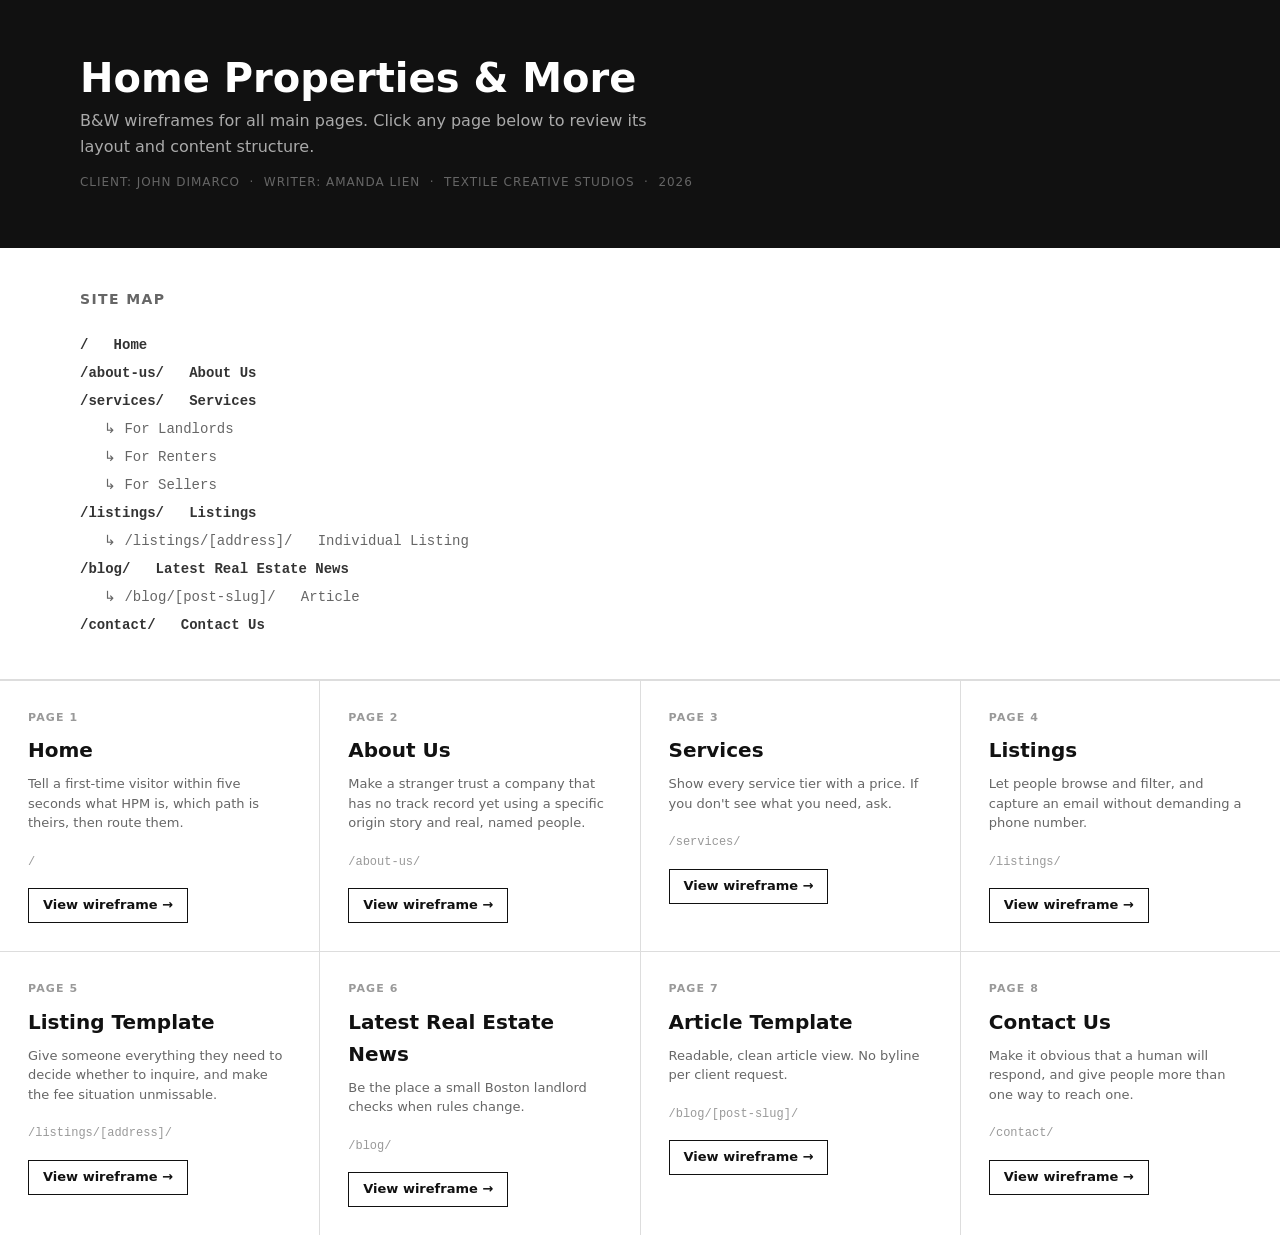
==== index.html @ 3904a10d "Initial wireframes — Home Properties & More (8 pages)" ====
<!DOCTYPE html>
<html lang="en">
<head>
  <meta charset="UTF-8">
  <meta name="viewport" content="width=device-width, initial-scale=1.0">
  <meta name="robots" content="noindex, nofollow">
  <title>HPM — Wireframe Index</title>
  <link rel="stylesheet" href="style.css">
  <style>
    .hub-header { background: var(--black); color: var(--white); padding: 56px 32px; }
    .hub-header h1 { color: var(--white); font-size: clamp(24px, 4vw, 40px); margin-bottom: 8px; }
    .hub-header p { color: #aaa; max-width: 600px; }
    .hub-meta { font-size: 12px; color: #666; margin-top: 12px; text-transform: uppercase; letter-spacing: .08em; }
    .pages-grid { display: grid; grid-template-columns: repeat(auto-fill, minmax(280px, 1fr)); gap: 1px; background: var(--rule); }
    .page-card { background: var(--white); padding: 28px; }
    .page-card:hover { background: #fafafa; }
    .page-num { font-size: 11px; font-weight: 700; color: var(--light); text-transform: uppercase; letter-spacing: .1em; margin-bottom: 8px; display: block; }
    .page-name { font-size: 20px; font-weight: 700; margin-bottom: 8px; text-decoration: none; color: var(--black); display: block; }
    .page-name:hover { text-decoration: underline; }
    .page-goal { font-size: 13px; color: var(--mid); line-height: 1.5; }
    .page-slug { font-size: 12px; color: var(--light); margin-top: 10px; font-family: monospace; }
    .page-link { display: inline-block; margin-top: 16px; font-size: 13px; font-weight: 600; border: 1.5px solid var(--black); padding: 6px 14px; text-decoration: none; color: var(--black); }
    .page-link:hover { background: var(--black); color: var(--white); }
    .sitemap { padding: 40px 32px; border-bottom: 1px solid var(--rule); }
    .sitemap-inner { max-width: 1120px; margin: 0 auto; }
    .sitemap h2 { font-size: 14px; text-transform: uppercase; letter-spacing: .1em; color: var(--mid); margin-bottom: 20px; }
    .sitemap-tree { font-size: 14px; font-family: monospace; color: var(--dark); line-height: 2; }
    .sitemap-tree .level-1 { font-weight: 700; }
    .sitemap-tree .level-2 { padding-left: 24px; color: var(--mid); }
  </style>
</head>
<body>

<div class="hub-header">
  <div style="max-width:1120px; margin:0 auto;">
    <h1>Home Properties &amp; More</h1>
    <p>B&amp;W wireframes for all main pages. Click any page below to review its layout and content structure.</p>
    <div class="hub-meta">Client: John DiMarco &nbsp;·&nbsp; Writer: Amanda Lien &nbsp;·&nbsp; Textile Creative Studios &nbsp;·&nbsp; 2026</div>
  </div>
</div>

<div class="sitemap">
  <div class="sitemap-inner">
    <h2>Site Map</h2>
    <div class="sitemap-tree">
      <div class="level-1">/ &nbsp; Home</div>
      <div class="level-1">/about-us/ &nbsp; About Us</div>
      <div class="level-1">/services/ &nbsp; Services</div>
      <div class="level-2">↳ For Landlords</div>
      <div class="level-2">↳ For Renters</div>
      <div class="level-2">↳ For Sellers</div>
      <div class="level-1">/listings/ &nbsp; Listings</div>
      <div class="level-2">↳ /listings/[address]/ &nbsp; Individual Listing</div>
      <div class="level-1">/blog/ &nbsp; Latest Real Estate News</div>
      <div class="level-2">↳ /blog/[post-slug]/ &nbsp; Article</div>
      <div class="level-1">/contact/ &nbsp; Contact Us</div>
    </div>
  </div>
</div>

<div style="background: var(--rule); height: 1px;"></div>

<div class="pages-grid">

  <div class="page-card">
    <span class="page-num">Page 1</span>
    <a class="page-name" href="home.html">Home</a>
    <p class="page-goal">Tell a first-time visitor within five seconds what HPM is, which path is theirs, then route them.</p>
    <span class="page-slug">/</span>
    <br><a class="page-link" href="home.html">View wireframe →</a>
  </div>

  <div class="page-card">
    <span class="page-num">Page 2</span>
    <a class="page-name" href="about.html">About Us</a>
    <p class="page-goal">Make a stranger trust a company that has no track record yet using a specific origin story and real, named people.</p>
    <span class="page-slug">/about-us/</span>
    <br><a class="page-link" href="about.html">View wireframe →</a>
  </div>

  <div class="page-card">
    <span class="page-num">Page 3</span>
    <a class="page-name" href="services.html">Services</a>
    <p class="page-goal">Show every service tier with a price. If you don't see what you need, ask.</p>
    <span class="page-slug">/services/</span>
    <br><a class="page-link" href="services.html">View wireframe →</a>
  </div>

  <div class="page-card">
    <span class="page-num">Page 4</span>
    <a class="page-name" href="listings.html">Listings</a>
    <p class="page-goal">Let people browse and filter, and capture an email without demanding a phone number.</p>
    <span class="page-slug">/listings/</span>
    <br><a class="page-link" href="listings.html">View wireframe →</a>
  </div>

  <div class="page-card">
    <span class="page-num">Page 5</span>
    <a class="page-name" href="listing-detail.html">Listing Template</a>
    <p class="page-goal">Give someone everything they need to decide whether to inquire, and make the fee situation unmissable.</p>
    <span class="page-slug">/listings/[address]/</span>
    <br><a class="page-link" href="listing-detail.html">View wireframe →</a>
  </div>

  <div class="page-card">
    <span class="page-num">Page 6</span>
    <a class="page-name" href="news.html">Latest Real Estate News</a>
    <p class="page-goal">Be the place a small Boston landlord checks when rules change.</p>
    <span class="page-slug">/blog/</span>
    <br><a class="page-link" href="news.html">View wireframe →</a>
  </div>

  <div class="page-card">
    <span class="page-num">Page 7</span>
    <a class="page-name" href="post.html">Article Template</a>
    <p class="page-goal">Readable, clean article view. No byline per client request.</p>
    <span class="page-slug">/blog/[post-slug]/</span>
    <br><a class="page-link" href="post.html">View wireframe →</a>
  </div>

  <div class="page-card">
    <span class="page-num">Page 8</span>
    <a class="page-name" href="contact.html">Contact Us</a>
    <p class="page-goal">Make it obvious that a human will respond, and give people more than one way to reach one.</p>
    <span class="page-slug">/contact/</span>
    <br><a class="page-link" href="contact.html">View wireframe →</a>
  </div>

</div>

</body>
</html>
---- style.css ----
/* =====================================================
   Home Properties & More — Wireframe Design System
   B&W only. No decoration.
   ===================================================== */

*, *::before, *::after { box-sizing: border-box; margin: 0; padding: 0; }

:root {
  --black: #111;
  --dark: #333;
  --mid: #666;
  --light: #999;
  --border: #bbb;
  --rule: #ddd;
  --bg-section: #f7f7f7;
  --bg-hero: #efefef;
  --white: #fff;
}

html { scroll-behavior: smooth; }

body {
  font-family: -apple-system, BlinkMacSystemFont, "Segoe UI", system-ui, sans-serif;
  font-size: 16px;
  line-height: 1.6;
  color: var(--black);
  background: var(--white);
}

a { color: inherit; text-decoration: underline; }
a:hover { opacity: .7; }

h1 { font-size: clamp(28px, 5vw, 52px); line-height: 1.1; font-weight: 800; margin-bottom: 20px; }
h2 { font-size: clamp(22px, 3vw, 32px); font-weight: 700; margin-bottom: 14px; }
h3 { font-size: 20px; font-weight: 600; margin-bottom: 10px; }
h4 { font-size: 16px; font-weight: 600; margin-bottom: 8px; }
h5 { font-size: 14px; font-weight: 600; margin-bottom: 6px; text-transform: uppercase; letter-spacing: .05em; }

p { margin-bottom: 14px; color: var(--dark); max-width: 680px; }
p:last-child { margin-bottom: 0; }

ul { margin: 0 0 14px 20px; color: var(--dark); }
li { margin-bottom: 6px; }

hr { border: none; border-top: 1px solid var(--rule); margin: 32px 0; }

/* ── Page Banner ─────────────────────────────────── */
.wf-banner {
  background: var(--black);
  color: var(--white);
  padding: 6px 24px;
  display: flex;
  align-items: center;
  justify-content: space-between;
  font-size: 12px;
  letter-spacing: .08em;
  text-transform: uppercase;
}

.wf-banner strong { font-weight: 700; }

.wf-banner nav a {
  color: #aaa;
  text-decoration: none;
  margin-left: 16px;
  font-size: 11px;
}
.wf-banner nav a:hover { color: var(--white); }
.wf-banner nav a.current { color: var(--white); text-decoration: underline; }

/* ── Site Nav ────────────────────────────────────── */
.site-nav {
  display: flex;
  align-items: center;
  justify-content: space-between;
  padding: 16px 32px;
  border-bottom: 2px solid var(--black);
  background: var(--white);
  position: sticky;
  top: 0;
  z-index: 50;
}

.nav-logo {
  font-weight: 800;
  font-size: 15px;
  letter-spacing: -.01em;
  text-decoration: none;
  border: 2px solid var(--black);
  padding: 5px 14px;
  text-transform: uppercase;
}

.nav-links { display: flex; gap: 28px; align-items: center; }
.nav-links a {
  font-size: 14px;
  text-decoration: none;
  color: var(--dark);
  font-weight: 500;
  padding-bottom: 2px;
  border-bottom: 2px solid transparent;
}
.nav-links a:hover,
.nav-links a.active { border-bottom-color: var(--black); color: var(--black); }

.nav-cta {
  font-size: 13px;
  font-weight: 600;
  text-decoration: none;
  border: 2px solid var(--black);
  padding: 7px 16px;
  background: var(--black);
  color: var(--white);
}

/* ── Buttons ─────────────────────────────────────── */
.btn, button {
  display: inline-block;
  border: 2px solid var(--black);
  padding: 11px 28px;
  font-size: 15px;
  font-weight: 600;
  text-decoration: none;
  color: var(--black);
  background: var(--white);
  cursor: pointer;
  line-height: 1;
  white-space: nowrap;
}
.btn-filled, .btn.primary {
  background: var(--black);
  color: var(--white);
}
.btn-sm { padding: 7px 18px; font-size: 13px; }
.btn + .btn { margin-left: 12px; }
.btn-group { display: flex; flex-wrap: wrap; gap: 12px; margin-top: 24px; }

/* ── Layout ──────────────────────────────────────── */
.container { max-width: 1120px; margin: 0 auto; padding: 0 32px; }
.container-narrow { max-width: 780px; margin: 0 auto; padding: 0 32px; }

.section { padding: 72px 32px; border-bottom: 1px solid var(--rule); }
.section-alt { background: var(--bg-section); }
.section-hero { background: var(--bg-hero); border-bottom: 2px solid var(--black); padding: 80px 32px; }

.section-inner { max-width: 1120px; margin: 0 auto; }
.section-inner-narrow { max-width: 780px; margin: 0 auto; }

.section-label {
  display: block;
  font-size: 11px;
  font-weight: 700;
  letter-spacing: .12em;
  text-transform: uppercase;
  color: var(--light);
  margin-bottom: 16px;
}

/* ── Grid ────────────────────────────────────────── */
.grid-3 { display: grid; grid-template-columns: repeat(3, 1fr); gap: 28px; }
.grid-2 { display: grid; grid-template-columns: repeat(2, 1fr); gap: 28px; }
.grid-4 { display: grid; grid-template-columns: repeat(4, 1fr); gap: 20px; }

@media (max-width: 900px) {
  .grid-3 { grid-template-columns: repeat(2, 1fr); }
  .grid-4 { grid-template-columns: repeat(2, 1fr); }
}
@media (max-width: 600px) {
  .grid-3, .grid-2, .grid-4 { grid-template-columns: 1fr; }
  .section, .section-hero { padding: 48px 20px; }
  .container, .container-narrow { padding: 0 20px; }
  .site-nav { padding: 14px 20px; }
  .nav-links { gap: 16px; }
}

/* ── Cards ───────────────────────────────────────── */
.card {
  border: 1px solid var(--border);
  padding: 24px;
}
.card-bordered { border: 2px solid var(--black); padding: 24px; }
.card h3 { margin-bottom: 8px; }
.card p { font-size: 14px; }

/* ── Image Placeholder ───────────────────────────── */
.img-placeholder {
  background: var(--rule);
  border: 1px solid var(--border);
  display: flex;
  align-items: center;
  justify-content: center;
  color: var(--mid);
  font-size: 12px;
  font-style: italic;
  letter-spacing: .03em;
  width: 100%;
}
.img-placeholder-sm { height: 120px; }
.img-placeholder-md { height: 200px; }
.img-placeholder-lg { height: 280px; }
.img-placeholder-xl { height: 400px; }

/* ── Form ────────────────────────────────────────── */
.form-field { margin-bottom: 18px; }
.form-label {
  display: block;
  font-size: 13px;
  font-weight: 600;
  margin-bottom: 6px;
  color: var(--dark);
}
.form-label .optional {
  font-weight: 400;
  color: var(--light);
  font-size: 11px;
  margin-left: 6px;
}
.form-input, .form-select, .form-textarea {
  display: block;
  width: 100%;
  border: 1.5px solid var(--border);
  padding: 10px 14px;
  font-size: 15px;
  background: #fafafa;
  color: var(--dark);
  outline: none;
}
.form-input:focus, .form-select:focus, .form-textarea:focus {
  border-color: var(--black);
  background: var(--white);
}
.form-textarea { min-height: 120px; resize: vertical; }
.form-row { display: grid; grid-template-columns: 1fr 1fr; gap: 18px; }
.form-hint { font-size: 12px; color: var(--light); margin-top: 4px; display: block; }
.form-note { font-size: 12px; color: var(--mid); margin-top: 16px; }

/* ── Filters / Tags ──────────────────────────────── */
.filter-bar {
  display: flex;
  flex-wrap: wrap;
  gap: 10px;
  padding: 20px 0;
  border-bottom: 1px solid var(--rule);
  margin-bottom: 32px;
}
.filter-chip {
  border: 1px solid var(--border);
  padding: 6px 16px;
  font-size: 13px;
  color: var(--dark);
  cursor: pointer;
  background: var(--white);
  text-decoration: none;
  display: inline-block;
}
.filter-chip.active, .filter-chip:hover {
  border-color: var(--black);
  background: var(--black);
  color: var(--white);
}

/* ── Badges / Pills ──────────────────────────────── */
.badge {
  display: inline-block;
  border: 1px solid var(--border);
  padding: 3px 10px;
  font-size: 11px;
  color: var(--mid);
  margin-right: 6px;
  text-transform: uppercase;
  letter-spacing: .06em;
}
.badge-filled { background: var(--black); color: var(--white); border-color: var(--black); }

/* ── Price Tier ──────────────────────────────────── */
.tier {
  border: 1px solid var(--border);
  padding: 28px;
}
.tier + .tier { border-top: none; }
.tier-header { display: flex; align-items: baseline; justify-content: space-between; margin-bottom: 14px; }
.tier-name { font-size: 18px; font-weight: 700; }
.tier-price {
  font-size: 14px;
  font-weight: 600;
  border: 1.5px dashed var(--border);
  padding: 4px 12px;
  color: var(--mid);
}
.tier-includes { margin: 16px 0 0; font-size: 14px; }
.tier-not { font-size: 13px; color: var(--mid); margin-top: 10px; }
.tier-cta { margin-top: 16px; }

.tier-group { border: 2px solid var(--black); margin-bottom: 40px; }
.tier-group-header {
  background: var(--black);
  color: var(--white);
  padding: 14px 24px;
  font-weight: 700;
  font-size: 18px;
}

/* ── Jump Links ──────────────────────────────────── */
.jump-nav {
  display: flex;
  gap: 8px;
  flex-wrap: wrap;
  margin-top: 28px;
}
.jump-link {
  border: 1.5px solid var(--black);
  padding: 8px 18px;
  font-size: 13px;
  font-weight: 600;
  text-decoration: none;
  color: var(--black);
}
.jump-link:hover { background: var(--black); color: var(--white); }

/* ── Listing Card ────────────────────────────────── */
.listing-card { border: 1px solid var(--border); }
.listing-card-body { padding: 16px; }
.listing-meta { font-size: 13px; color: var(--mid); margin: 6px 0; }
.listing-price { font-size: 20px; font-weight: 700; }
.listing-fee {
  font-size: 12px;
  color: var(--dark);
  border: 1px solid var(--border);
  padding: 4px 10px;
  margin-top: 8px;
  background: #f5f5f5;
}
.listing-owner { font-size: 12px; color: var(--mid); margin-top: 8px; }

/* ── Article Card ────────────────────────────────── */
.article-card { border: 1px solid var(--border); padding: 24px; }
.article-card .category { font-size: 11px; text-transform: uppercase; letter-spacing: .08em; color: var(--mid); margin-bottom: 8px; display: block; }
.article-card h3 { font-size: 17px; margin-bottom: 8px; }
.article-card .excerpt { font-size: 14px; color: var(--mid); margin-bottom: 14px; }
.article-card .date { font-size: 12px; color: var(--light); }

/* ── Contact Info Block ──────────────────────────── */
.contact-item { margin-bottom: 24px; }
.contact-item .label { font-size: 11px; text-transform: uppercase; letter-spacing: .1em; color: var(--light); margin-bottom: 4px; display: block; }
.contact-item .value { font-size: 17px; font-weight: 600; }

/* ── Team Bio ────────────────────────────────────── */
.bio { border: 1px solid var(--border); padding: 24px; }
.bio-photo { margin-bottom: 16px; }
.bio-name { font-size: 17px; font-weight: 700; }
.bio-role { font-size: 13px; color: var(--mid); margin-bottom: 12px; }
.bio-text { font-size: 14px; }

/* ── Commitment Block ────────────────────────────── */
.commitment { display: flex; gap: 20px; margin-bottom: 28px; padding-bottom: 28px; border-bottom: 1px solid var(--rule); }
.commitment:last-child { border-bottom: none; padding-bottom: 0; }
.commitment-num { font-size: 40px; font-weight: 800; color: var(--rule); line-height: 1; flex-shrink: 0; width: 48px; }
.commitment-body h3 { margin-bottom: 8px; }

/* ── Footer ──────────────────────────────────────── */
.site-footer {
  border-top: 2px solid var(--black);
  padding: 56px 32px 32px;
  background: var(--bg-section);
}
.footer-inner { max-width: 1120px; margin: 0 auto; }
.footer-grid { display: grid; grid-template-columns: 2fr 1fr 1fr 1fr 1fr; gap: 32px; margin-bottom: 40px; }
.footer-logo { font-size: 14px; font-weight: 800; text-transform: uppercase; letter-spacing: .05em; margin-bottom: 12px; }
.footer-tagline { font-size: 13px; color: var(--mid); max-width: 240px; }
.footer-col h5 { font-size: 11px; margin-bottom: 14px; color: var(--mid); }
.footer-col ul { list-style: none; margin: 0; }
.footer-col li { margin-bottom: 8px; }
.footer-col a { font-size: 13px; color: var(--dark); text-decoration: none; }
.footer-col a:hover { color: var(--black); text-decoration: underline; }
.footer-bottom {
  border-top: 1px solid var(--rule);
  padding-top: 24px;
  display: flex;
  align-items: center;
  justify-content: space-between;
  font-size: 12px;
  color: var(--mid);
}
.footer-legal { display: flex; gap: 16px; align-items: center; }
.footer-eho { border: 1.5px solid var(--border); padding: 4px 10px; font-size: 11px; color: var(--light); }

@media (max-width: 900px) {
  .footer-grid { grid-template-columns: 1fr 1fr; }
  .site-footer { padding: 40px 20px 24px; }
}

/* ── Email Capture ───────────────────────────────── */
.email-capture {
  background: var(--black);
  color: var(--white);
  padding: 48px 32px;
}
.email-capture h2, .email-capture p { color: var(--white); }
.email-capture p { color: #bbb; }
.email-capture-form { display: flex; gap: 0; margin-top: 24px; max-width: 480px; }
.email-capture-form input {
  flex: 1;
  border: 2px solid var(--white);
  padding: 12px 16px;
  font-size: 15px;
  background: transparent;
  color: var(--white);
  outline: none;
}
.email-capture-form input::placeholder { color: #777; }
.email-capture-form button {
  border: 2px solid var(--white);
  border-left: none;
  background: var(--white);
  color: var(--black);
  padding: 0 24px;
  font-size: 14px;
  font-weight: 700;
  cursor: pointer;
  white-space: nowrap;
}
.email-fine-print { font-size: 12px; color: #777; margin-top: 12px; }

/* ── Inline Annotation (wireframe) ──────────────── */
.wf-note {
  font-size: 11px;
  color: var(--light);
  font-style: italic;
  padding: 6px 10px;
  border: 1px dashed var(--rule);
  background: #fdfdfd;
  margin-top: 8px;
  display: block;
}
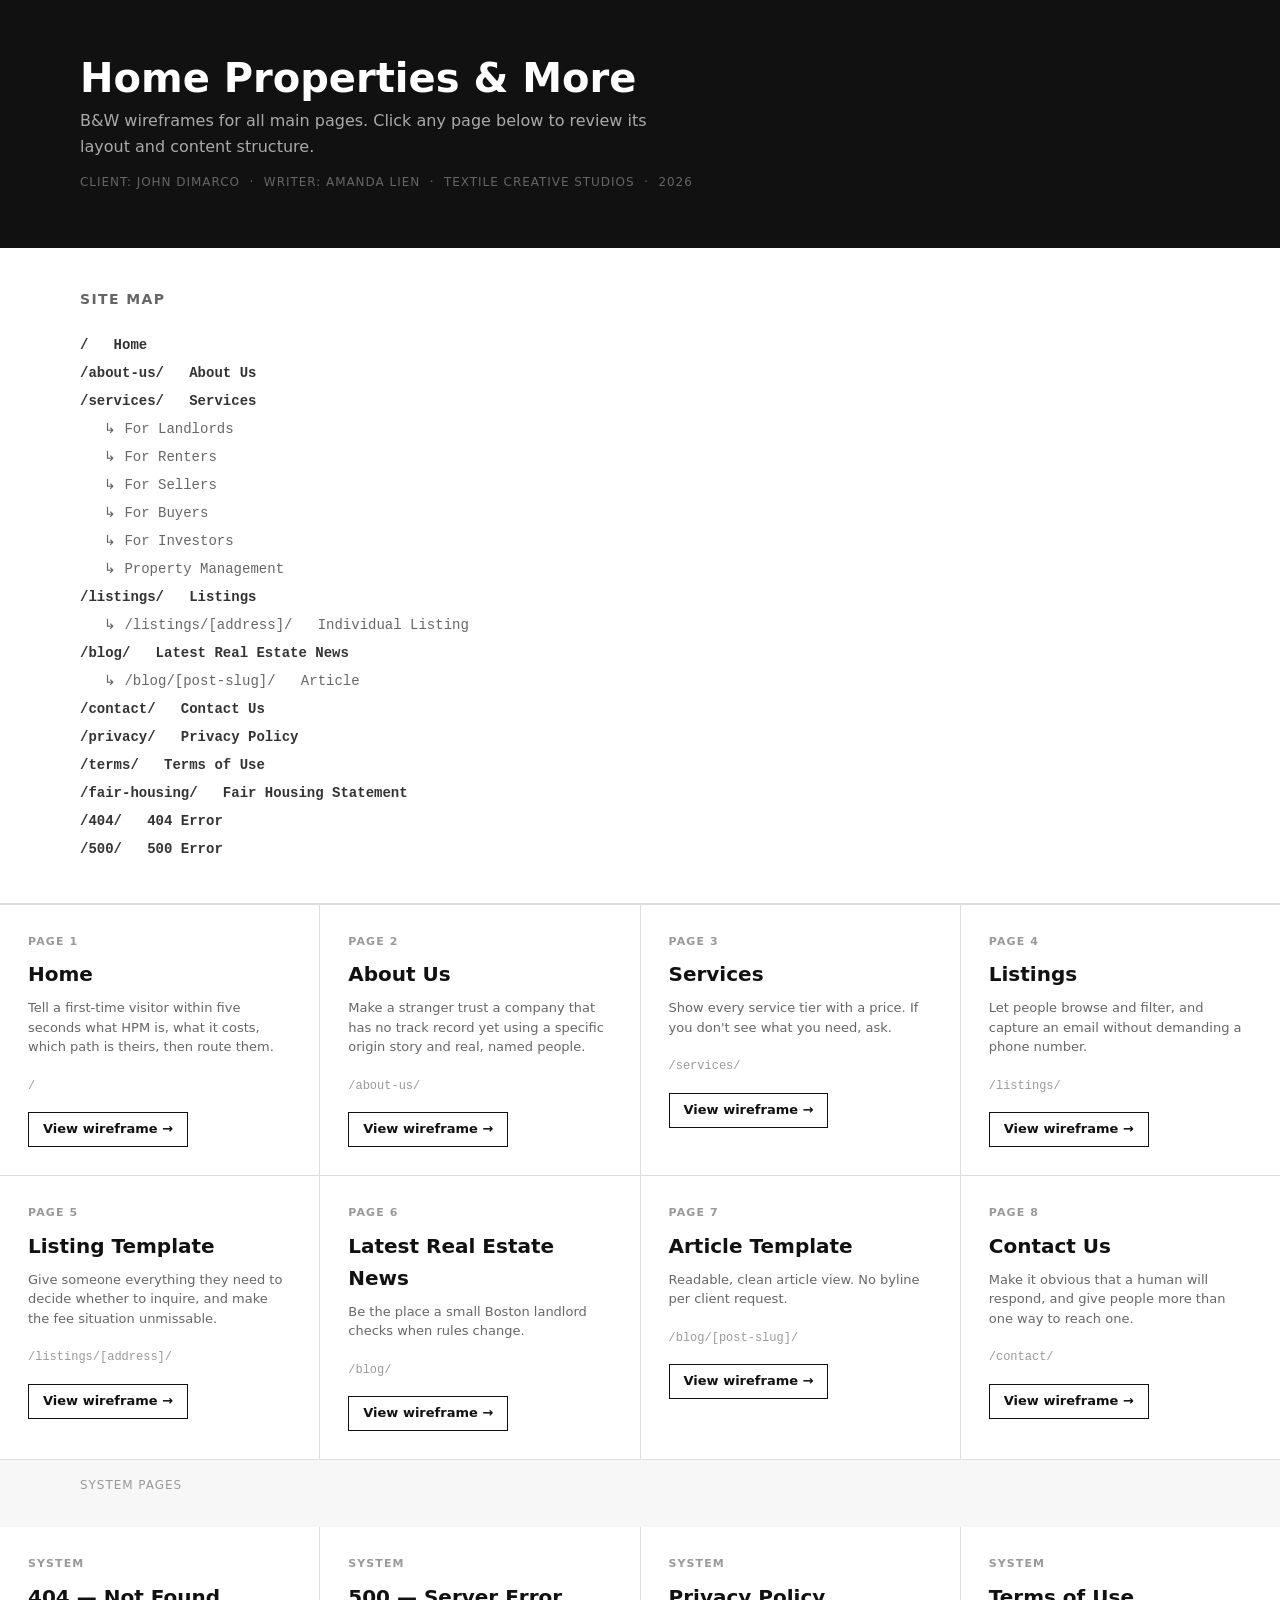
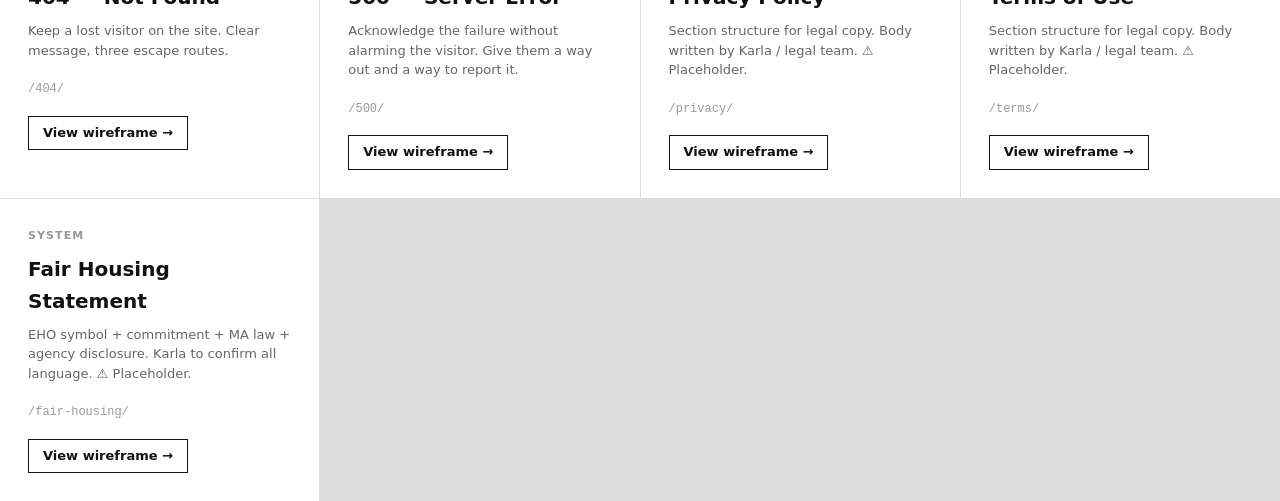
==== commit 7aa4348a: "Implement Grok review fixes: system pages, service sections, copyright, legal links, nav, copy - Add" ====
--- a/index.html
+++ b/index.html
@@ -49,11 +49,19 @@
       <div class="level-2">↳ For Landlords</div>
       <div class="level-2">↳ For Renters</div>
       <div class="level-2">↳ For Sellers</div>
+      <div class="level-2">↳ For Buyers</div>
+      <div class="level-2">↳ For Investors</div>
+      <div class="level-2">↳ Property Management</div>
       <div class="level-1">/listings/ &nbsp; Listings</div>
       <div class="level-2">↳ /listings/[address]/ &nbsp; Individual Listing</div>
       <div class="level-1">/blog/ &nbsp; Latest Real Estate News</div>
       <div class="level-2">↳ /blog/[post-slug]/ &nbsp; Article</div>
       <div class="level-1">/contact/ &nbsp; Contact Us</div>
+      <div class="level-1">/privacy/ &nbsp; Privacy Policy</div>
+      <div class="level-1">/terms/ &nbsp; Terms of Use</div>
+      <div class="level-1">/fair-housing/ &nbsp; Fair Housing Statement</div>
+      <div class="level-1">/404/ &nbsp; 404 Error</div>
+      <div class="level-1">/500/ &nbsp; 500 Error</div>
     </div>
   </div>
 </div>
@@ -65,7 +73,7 @@
   <div class="page-card">
     <span class="page-num">Page 1</span>
     <a class="page-name" href="home.html">Home</a>
-    <p class="page-goal">Tell a first-time visitor within five seconds what HPM is, which path is theirs, then route them.</p>
+    <p class="page-goal">Tell a first-time visitor within five seconds what HPM is, what it costs, which path is theirs, then route them.</p>
     <span class="page-slug">/</span>
     <br><a class="page-link" href="home.html">View wireframe →</a>
   </div>
@@ -128,5 +136,52 @@
 
 </div>
 
+<div style="padding: 16px 32px; background: var(--bg-section); border-top: 1px solid var(--rule);">
+  <div style="max-width:1120px; margin:0 auto; font-size:12px; text-transform:uppercase; letter-spacing:.08em; color:var(--light); margin-bottom:16px;">System Pages</div>
+</div>
+<div class="pages-grid">
+
+  <div class="page-card">
+    <span class="page-num">System</span>
+    <a class="page-name" href="404.html">404 — Not Found</a>
+    <p class="page-goal">Keep a lost visitor on the site. Clear message, three escape routes.</p>
+    <span class="page-slug">/404/</span>
+    <br><a class="page-link" href="404.html">View wireframe →</a>
+  </div>
+
+  <div class="page-card">
+    <span class="page-num">System</span>
+    <a class="page-name" href="500.html">500 — Server Error</a>
+    <p class="page-goal">Acknowledge the failure without alarming the visitor. Give them a way out and a way to report it.</p>
+    <span class="page-slug">/500/</span>
+    <br><a class="page-link" href="500.html">View wireframe →</a>
+  </div>
+
+  <div class="page-card">
+    <span class="page-num">System</span>
+    <a class="page-name" href="privacy.html">Privacy Policy</a>
+    <p class="page-goal">Section structure for legal copy. Body written by Karla / legal team. ⚠ Placeholder.</p>
+    <span class="page-slug">/privacy/</span>
+    <br><a class="page-link" href="privacy.html">View wireframe →</a>
+  </div>
+
+  <div class="page-card">
+    <span class="page-num">System</span>
+    <a class="page-name" href="terms.html">Terms of Use</a>
+    <p class="page-goal">Section structure for legal copy. Body written by Karla / legal team. ⚠ Placeholder.</p>
+    <span class="page-slug">/terms/</span>
+    <br><a class="page-link" href="terms.html">View wireframe →</a>
+  </div>
+
+  <div class="page-card">
+    <span class="page-num">System</span>
+    <a class="page-name" href="fair-housing.html">Fair Housing Statement</a>
+    <p class="page-goal">EHO symbol + commitment + MA law + agency disclosure. Karla to confirm all language. ⚠ Placeholder.</p>
+    <span class="page-slug">/fair-housing/</span>
+    <br><a class="page-link" href="fair-housing.html">View wireframe →</a>
+  </div>
+
+</div>
+
 </body>
 </html>
